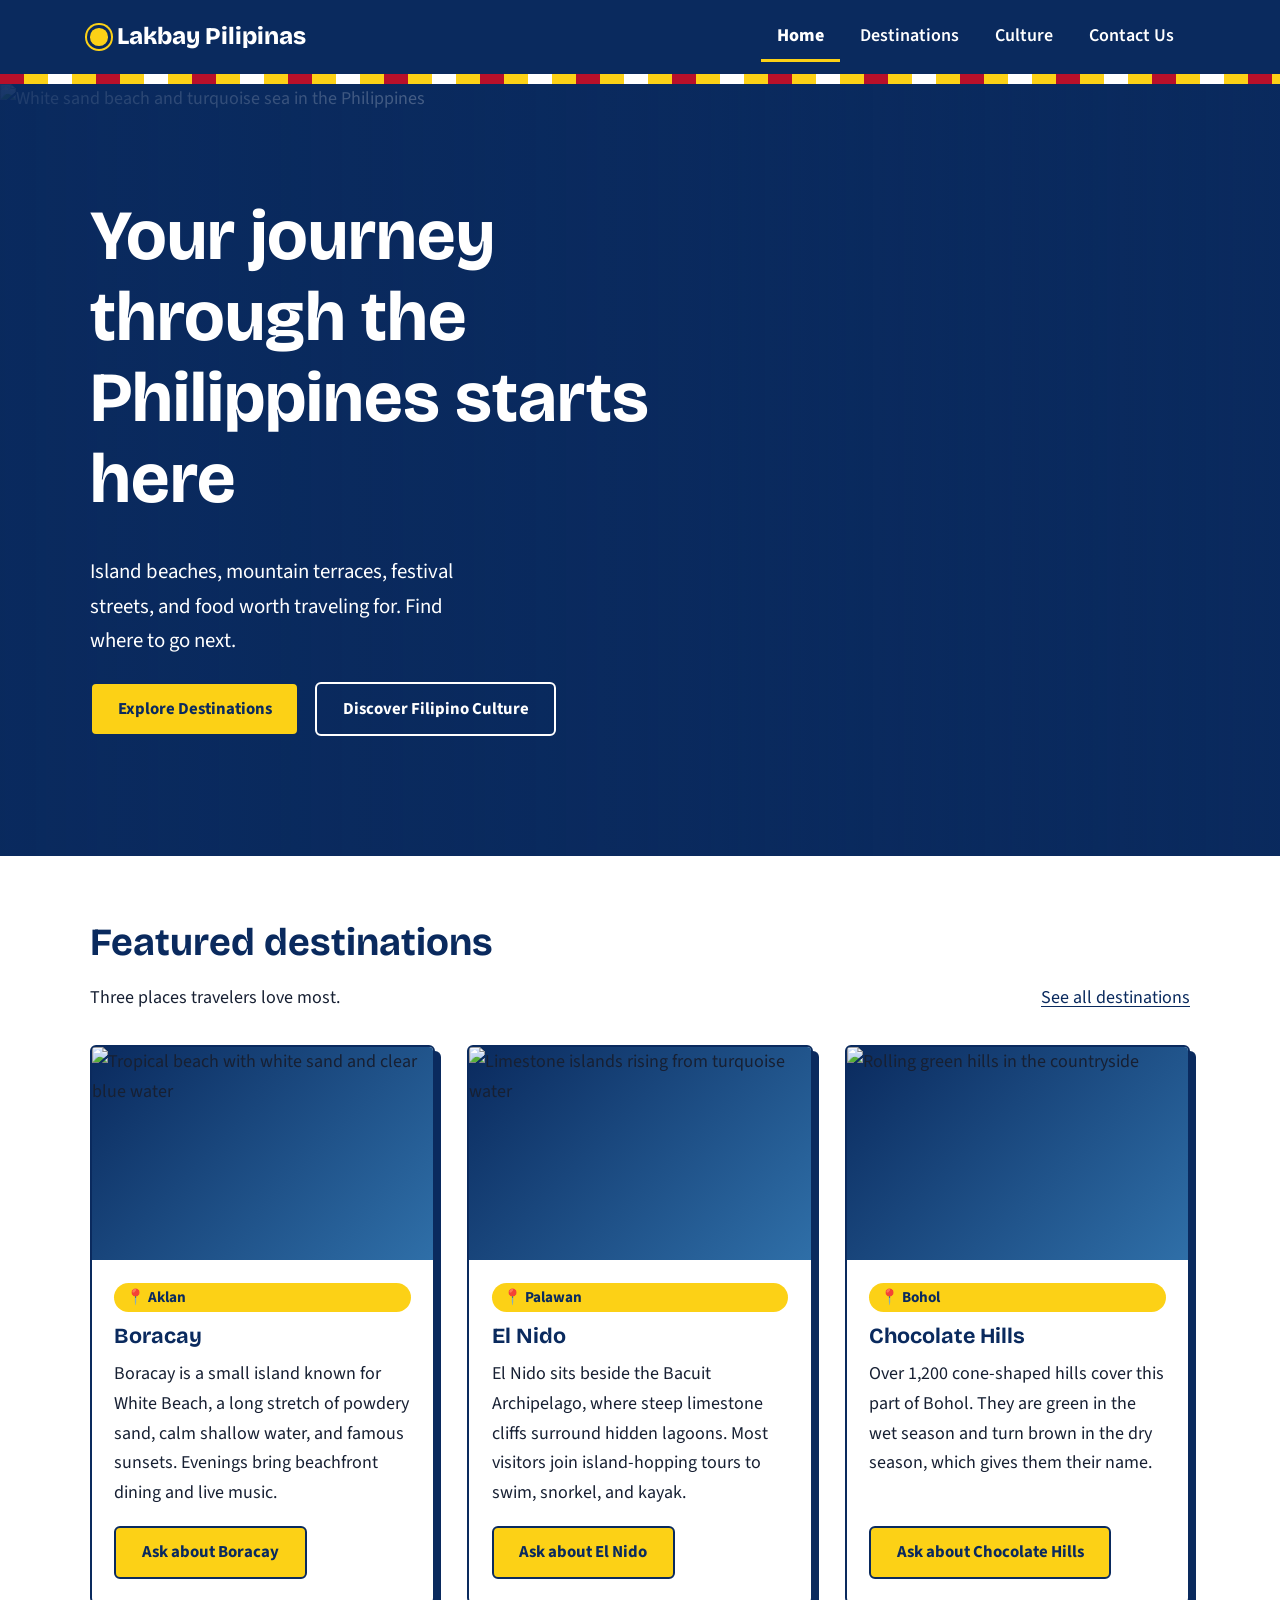
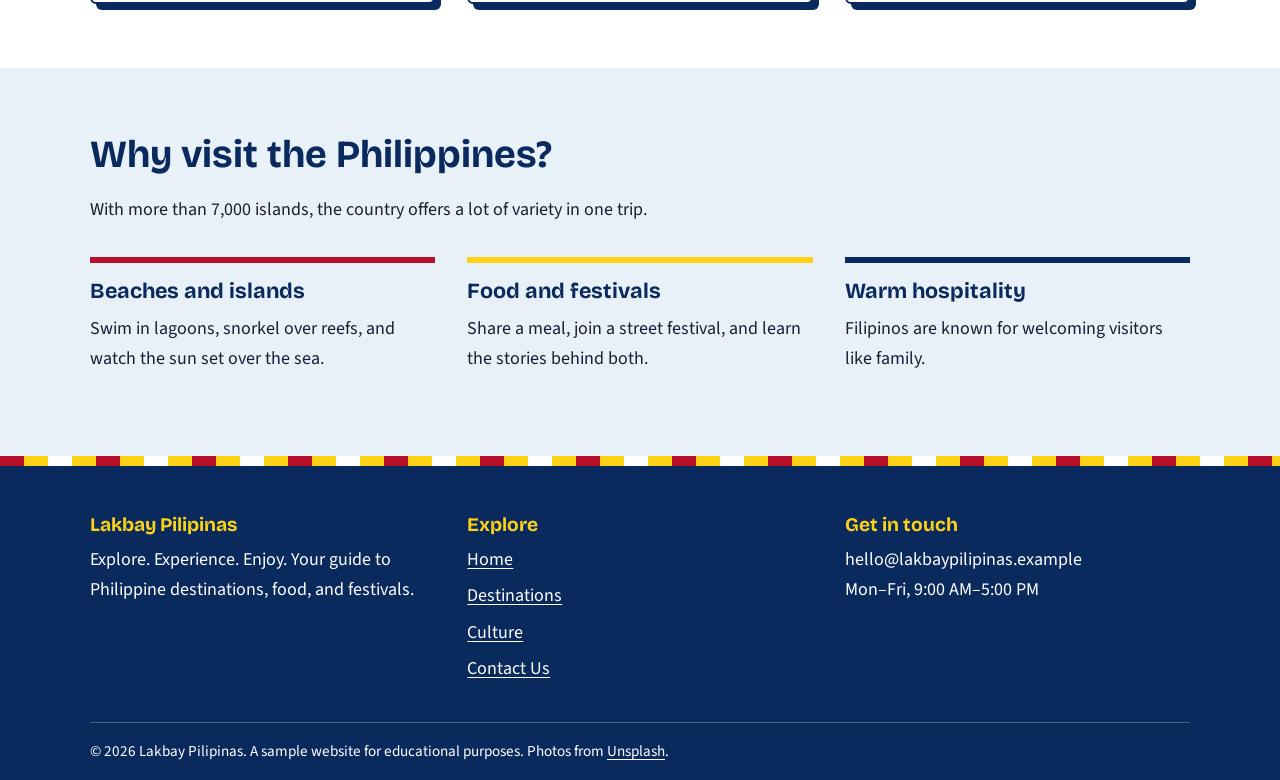
==== index.html @ 9babd476 "Add files via upload" ====
<!DOCTYPE html>
<html lang="en">
<head>
    <meta charset="UTF-8">
    <meta name="viewport" content="width=device-width, initial-scale=1.0">
    <title>Lakbay Pilipinas | Philippines Travel Guide</title>
    <meta name="description" content="Explore Philippine island destinations, Filipino culture, food, and travel highlights with Lakbay Pilipinas.">
    <link rel="canonical" href="https://maverick-boo.github.io/justsamples/">
    <meta property="og:type" content="website">
    <meta property="og:title" content="Lakbay Pilipinas | Philippines Travel Guide">
    <meta property="og:description" content="Explore Philippine island destinations, Filipino culture, food, and travel highlights with Lakbay Pilipinas.">
    <meta property="og:url" content="https://maverick-boo.github.io/justsamples/">
    <link rel="preconnect" href="https://fonts.googleapis.com">
    <link rel="preconnect" href="https://fonts.gstatic.com" crossorigin>
    <link rel="stylesheet" href="https://fonts.googleapis.com/css2?family=Bricolage+Grotesque:wght@600;800&family=Source+Sans+3:wght@400;600;700&display=swap">
    <link rel="stylesheet" href="style.css">
    <script src="script.js" defer></script>
</head>
<body>
    <a class="skip-link" href="#main">Skip to main content</a>

    <header class="site-header">
        <div class="header-inner">
            <a class="brand" href="index.html"><span class="brand-sun" aria-hidden="true"></span>Lakbay Pilipinas</a>
            <nav aria-label="Main navigation">
            <ul>
                <li><a href="index.html" aria-current="page">Home</a></li>
                <li><a href="destinations.html">Destinations</a></li>
                <li><a href="culture.html">Culture</a></li>
                <li><a href="contact.html">Contact Us</a></li>
            </ul>
            </nav>
        </div>
        <div class="banig" aria-hidden="true"></div>
    </header>

    <main id="main">
        <section class="hero">
            <img src="https://images.unsplash.com/photo-1507525428034-b723cf961d3e?auto=format&fit=crop&w=1600&q=80" alt="White sand beach and turquoise sea in the Philippines">
            <div class="wrap hero-text">
                <h1>Your journey through the Philippines starts here</h1>
                <p>Island beaches, mountain terraces, festival streets, and food worth traveling for. Find where to go next.</p>
                <div class="hero-actions">
                    <a class="button" href="destinations.html">Explore Destinations</a>
                    <a class="button button-outline" href="culture.html">Discover Filipino Culture</a>
                </div>
            </div>
        </section>

        <section class="section">
            <div class="wrap">
                <div class="section-head">
                    <div>
                        <h2>Featured destinations</h2>
                        <p>Three places travelers love most.</p>
                    </div>
                    <a href="destinations.html">See all destinations</a>
                </div>
                <div class="card-grid">
            <article class="card reveal">
                <div class="card-media"><img src="https://images.unsplash.com/photo-1507525428034-b723cf961d3e?auto=format&fit=crop&w=900&q=80" alt="Tropical beach with white sand and clear blue water" loading="lazy"></div>
                <div class="card-body">
                    <span class="location"><span aria-hidden="true">&#128205;</span> Aklan</span>
                    <h3>Boracay</h3>
                    <p>Boracay is a small island known for White Beach, a long stretch of powdery sand, calm shallow water, and famous sunsets. Evenings bring beachfront dining and live music.</p>
                    <a class="button" href="contact.html">Ask about Boracay</a>
                </div>
            </article>
            <article class="card reveal">
                <div class="card-media"><img src="https://images.unsplash.com/photo-1510414842594-a61c69b5ae57?auto=format&fit=crop&w=900&q=80" alt="Limestone islands rising from turquoise water" loading="lazy"></div>
                <div class="card-body">
                    <span class="location"><span aria-hidden="true">&#128205;</span> Palawan</span>
                    <h3>El Nido</h3>
                    <p>El Nido sits beside the Bacuit Archipelago, where steep limestone cliffs surround hidden lagoons. Most visitors join island-hopping tours to swim, snorkel, and kayak.</p>
                    <a class="button" href="contact.html">Ask about El Nido</a>
                </div>
            </article>
            <article class="card reveal">
                <div class="card-media"><img src="https://images.unsplash.com/photo-1501785888041-af3ef285b470?auto=format&fit=crop&w=900&q=80" alt="Rolling green hills in the countryside" loading="lazy"></div>
                <div class="card-body">
                    <span class="location"><span aria-hidden="true">&#128205;</span> Bohol</span>
                    <h3>Chocolate Hills</h3>
                    <p>Over 1,200 cone-shaped hills cover this part of Bohol. They are green in the wet season and turn brown in the dry season, which gives them their name.</p>
                    <a class="button" href="contact.html">Ask about Chocolate Hills</a>
                </div>
            </article>
                </div>
            </div>
        </section>

        <section class="section section-alt">
            <div class="wrap">
                <h2>Why visit the Philippines?</h2>
                <p>With more than 7,000 islands, the country offers a lot of variety in one trip.</p>
                <div class="highlights">
                    <div class="highlight reveal"><h3>Beaches and islands</h3><p>Swim in lagoons, snorkel over reefs, and watch the sun set over the sea.</p></div>
                    <div class="highlight reveal"><h3>Food and festivals</h3><p>Share a meal, join a street festival, and learn the stories behind both.</p></div>
                    <div class="highlight reveal"><h3>Warm hospitality</h3><p>Filipinos are known for welcoming visitors like family.</p></div>
                </div>
            </div>
        </section>
    </main>

    <footer class="site-footer">
        <div class="banig" aria-hidden="true"></div>
        <div class="wrap">
            <div class="footer-inner">
                <div>
                    <h2>Lakbay Pilipinas</h2>
                    <p>Explore. Experience. Enjoy. Your guide to Philippine destinations, food, and festivals.</p>
                </div>
                <div>
                    <h2>Explore</h2>
                    <ul>
                <li><a href="index.html">Home</a></li>
                <li><a href="destinations.html">Destinations</a></li>
                <li><a href="culture.html">Culture</a></li>
                <li><a href="contact.html">Contact Us</a></li>
                    </ul>
                </div>
                <div>
                    <h2>Get in touch</h2>
                    <p>hello@lakbaypilipinas.example<br>Mon&ndash;Fri, 9:00 AM&ndash;5:00 PM</p>
                </div>
            </div>
            <div class="copyright">
                <p>&copy; 2026 Lakbay Pilipinas. A sample website for educational purposes. Photos from <a href="https://unsplash.com">Unsplash</a>.</p>
            </div>
        </div>
    </footer>
</body>
</html>
---- style.css ----
/* =====================================================
   LAKBAY PILIPINAS - "BANIG" DESIGN
   Concept: woven banig mat stripes + flag-inspired palette.
   Sections: 1 Tokens | 2 Base | 3 Header/Nav | 4 Buttons
             5 Home | 6 Cards | 7 Culture | 8 Form | 9 Footer | 10 Responsive
   ===================================================== */

/* 1. TOKENS (CSS variables) - change a colour once, it updates the whole site.
   HCI: CONSISTENCY. Every page reads from the same palette. */
:root {
    --navy: #0a2a5e;      /* main brand colour, text-on-white contrast ~14:1 */
    --ink: #172033;       /* body text */
    --sea: #e7f1f7;       /* soft section background */
    --sun: #fcd116;       /* accent (flag yellow); always paired with navy text */
    --red: #b8102a;       /* banig stripe + small accents */
    --white: #ffffff;
    --radius: 6px;
    --font-head: "Bricolage Grotesque", "Trebuchet MS", system-ui, sans-serif;
    --font-body: "Source Sans 3", "Segoe UI", Arial, sans-serif;
}

/* 2. BASE */
*, *::before, *::after { box-sizing: border-box; }   /* padding never makes boxes wider than 100% */
html { scroll-behavior: smooth; }
body {
    margin: 0;
    font-family: var(--font-body);
    font-size: 1.125rem;          /* 18px: readable default (HCI: readability) */
    line-height: 1.65;
    color: var(--ink);
    background: var(--white);
}
h1, h2, h3 { font-family: var(--font-head); color: var(--navy); line-height: 1.15; margin: 0 0 .5em; }
h2 { font-size: clamp(1.7rem, 3vw, 2.4rem); }   /* clamp = fluid size, no media query needed */
h3 { font-size: 1.35rem; }
p { margin: 0 0 1em; max-width: 65ch; }          /* ~65 characters per line is easiest to read */
img { max-width: 100%; display: block; }
a { color: var(--navy); text-decoration: underline; text-underline-offset: 3px; }
a:hover { color: var(--red); text-decoration-thickness: 2px; }

/* Visible keyboard focus. HCI: ACCESSIBILITY (keyboard users must see where they are) */
a:focus-visible, button:focus-visible, input:focus-visible,
select:focus-visible, textarea:focus-visible {
    outline: 3px solid var(--sun);
    outline-offset: 3px;
    box-shadow: 0 0 0 6px var(--navy);
}

/* Skip link: hidden until a keyboard user tabs to it */
.skip-link { position: absolute; left: 1rem; top: -4rem; background: var(--sun); color: var(--navy);
    padding: .6rem 1rem; font-weight: 700; z-index: 100; }
.skip-link:focus { top: 1rem; }

.wrap { width: min(1100px, 100% - 2.5rem); margin-inline: auto; }
.section { padding: 4rem 0; }
.section-alt { background: var(--sea); }

/* 3. HEADER + NAV (sticky so navigation is always reachable) */
.site-header { position: sticky; top: 0; z-index: 50; background: var(--navy); }
.header-inner { display: flex; flex-wrap: wrap; align-items: center; justify-content: space-between;
    gap: .5rem 1.5rem; padding: .75rem 0; width: min(1100px, 100% - 2.5rem); margin-inline: auto; }
.brand { display: flex; align-items: center; gap: .6rem; font-family: var(--font-head);
    font-size: 1.5rem; font-weight: 800; color: var(--white); text-decoration: none; }
.brand:hover { color: var(--sun); }
.brand-sun { width: 1.1rem; height: 1.1rem; border-radius: 50%; background: var(--sun);
    box-shadow: 0 0 0 3px var(--navy), 0 0 0 5px var(--sun); }   /* simple sun logo mark, pure CSS */
.site-header ul { display: flex; flex-wrap: wrap; gap: .25rem; list-style: none; margin: 0; padding: 0; }
.site-header nav a { display: block; padding: .55rem 1rem; color: var(--white); text-decoration: none;
    font-weight: 600; border-bottom: 3px solid transparent; }
.site-header nav a:hover { background: rgba(255,255,255,.14); border-bottom-color: var(--sun); color: var(--white); }
/* HCI: don't rely on colour alone. The current page gets a thick underline AND bold text. */
.site-header nav a[aria-current="page"] { border-bottom-color: var(--sun); font-weight: 800; }

/* THE MEMORABLE ELEMENT: banig woven stripe band */
.banig { height: 10px; background: repeating-linear-gradient(90deg,
    var(--red) 0 24px, var(--sun) 24px 48px, var(--white) 48px 72px, var(--sun) 72px 96px); }

/* 4. BUTTONS - one style for every button/link-button on the site */
.button, button {
    display: inline-block; font: 700 1.05rem var(--font-body); cursor: pointer;
    padding: .8rem 1.6rem; border: 2px solid var(--navy); border-radius: var(--radius);
    background: var(--sun); color: var(--navy); text-decoration: none;
    transition: background .2s, color .2s, transform .2s;
}
.button:hover, button:hover { background: var(--navy); color: var(--white); transform: translateY(-2px); }
.button:active, button:active { transform: translateY(0); }
.button-outline { background: transparent; }

/* 5. HOME HERO */
.hero { position: relative; color: var(--white); background: var(--navy); overflow: hidden; }
.hero > img { position: absolute; inset: 0; width: 100%; height: 100%; object-fit: cover; }
.hero::after { content: ""; position: absolute; inset: 0;      /* dark gradient keeps white text readable on a photo */
    background: linear-gradient(90deg, rgba(10,42,94,.92) 0%, rgba(10,42,94,.65) 55%, rgba(10,42,94,.15) 100%); }
.hero-text { position: relative; z-index: 1; padding: 7rem 0 7.5rem; }
.hero h1 { color: var(--white); font-size: clamp(2.4rem, 6vw, 4.4rem); max-width: 14ch; }
.hero p { font-size: 1.3rem; max-width: 40ch; }
.hero-actions { display: flex; flex-wrap: wrap; gap: 1rem; margin-top: 1.5rem; }
.hero .button-outline { color: var(--white); border-color: var(--white); }
.hero .button-outline:hover { background: var(--white); color: var(--navy); }

/* Page title strip for inner pages */
.page-title { background: var(--sea); padding: 3rem 0 2.5rem; border-bottom: 1px solid #c9dbe6; }
.page-title p { font-size: 1.2rem; margin: 0; }

/* 6. CARDS - CSS Grid: auto-fit makes columns collapse by themselves on small screens */
.card-grid { display: grid; grid-template-columns: repeat(auto-fit, minmax(290px, 1fr)); gap: 2rem; }
.card { display: flex; flex-direction: column; background: var(--white); border: 2px solid var(--navy);
    border-radius: var(--radius); overflow: hidden; box-shadow: 6px 6px 0 var(--navy); }
.card-media { background: linear-gradient(135deg, var(--navy), #2f6fa8); }   /* shows if a photo ever fails to load */
.card img { width: 100%; aspect-ratio: 16 / 10; object-fit: cover; }
.card-body { display: flex; flex-direction: column; flex: 1; padding: 1.4rem; }
.card-body .button { margin-top: auto; align-self: flex-start; }               /* buttons line up at the bottom */
.location { display: inline-block; background: var(--sun); color: var(--navy); font-weight: 700;
    font-size: .95rem; padding: .15rem .7rem; border-radius: 99px; margin-bottom: .7rem; }
.facts { margin: 0 0 1.2rem; padding-left: 1.2rem; }

/* Home highlights */
.highlights { display: grid; grid-template-columns: repeat(auto-fit, minmax(240px, 1fr)); gap: 2rem; margin-top: 2rem; }
.highlight { border-top: 6px solid var(--red); padding-top: 1rem; }
.highlight:nth-child(2) { border-top-color: var(--sun); }
.highlight:nth-child(3) { border-top-color: var(--navy); }
.section-head { display: flex; flex-wrap: wrap; justify-content: space-between; align-items: end; gap: 1rem; margin-bottom: 2rem; }
.section-head p { margin: 0; }

/* 7. CULTURE - alternating rows: text beside a visual panel */
.culture-row { display: grid; grid-template-columns: 1fr 2fr; gap: 2.5rem; align-items: center; padding: 3rem 0; border-bottom: 1px solid #c9dbe6; }
.culture-row:nth-child(even) { grid-template-columns: 2fr 1fr; }
.culture-row:nth-child(even) .culture-visual { order: 2; }
.culture-visual { display: grid; place-items: center; aspect-ratio: 4 / 3; font-size: 5rem; border-radius: var(--radius);
    background: var(--sea); border: 2px solid var(--navy); }
.culture-row:nth-child(2) .culture-visual { background: var(--sun); }
.culture-row:nth-child(3) .culture-visual { background: var(--navy); }
.dish-list { display: flex; flex-wrap: wrap; gap: .5rem; list-style: none; padding: 0; margin: 0 0 1rem; }
.dish-list li { border: 2px solid var(--navy); border-radius: 99px; padding: .1rem .85rem; font-weight: 600; }

/* 8. CONTACT FORM */
.contact-layout { display: grid; grid-template-columns: 1fr 1.4fr; gap: 3rem; align-items: start; }
.contact-details { background: var(--navy); color: var(--white); padding: 2rem; border-radius: var(--radius); }
.contact-details h2, .contact-details h3 { color: var(--sun); }
.contact-details a { color: var(--white); }
form { background: var(--white); border: 2px solid var(--navy); border-radius: var(--radius); padding: 2rem; box-shadow: 6px 6px 0 var(--navy); }
label { display: block; margin: 1.2rem 0 .35rem; font-weight: 700; color: var(--navy); }
form label:first-of-type { margin-top: 0; }
.hint { font-weight: 400; color: #45506a; }   /* "(required)" is TEXT, not just a colour */
input, select, textarea { width: 100%; padding: .75rem; font: inherit; color: var(--ink);
    background: var(--white); border: 2px solid #5b6b85; border-radius: var(--radius); }
input:hover, select:hover, textarea:hover { border-color: var(--navy); }
input:focus, select:focus, textarea:focus { border-color: var(--navy); }
textarea { resize: vertical; min-height: 8rem; }
form button { margin-top: 1.6rem; width: 100%; }

/* 9. FOOTER - identical on every page */
.site-footer { background: var(--navy); color: var(--white); }
.footer-inner { display: grid; grid-template-columns: repeat(auto-fit, minmax(220px, 1fr)); gap: 2rem; padding: 3rem 0 2rem; }
.site-footer h2 { font-size: 1.2rem; color: var(--sun); }
.site-footer a { color: var(--white); }
.site-footer a:hover { color: var(--sun); }
.site-footer ul { list-style: none; margin: 0; padding: 0; }
.site-footer li { margin-bottom: .4rem; }
.copyright { border-top: 1px solid rgba(255,255,255,.25); padding: 1rem 0; font-size: .95rem; }
.copyright p { margin: 0; max-width: none; }

/* 10. RESPONSIVE - media queries adjust the layout as screens shrink */
@media (max-width: 800px) {
    .contact-layout, .culture-row, .culture-row:nth-child(even) { grid-template-columns: 1fr; }
    .culture-row:nth-child(even) .culture-visual { order: 0; }
    .culture-visual { aspect-ratio: 16 / 7; font-size: 4rem; }
    .hero-text { padding: 4.5rem 0 5rem; }
    .section { padding: 3rem 0; }
}
@media (max-width: 560px) {
    body { font-size: 1.05rem; }
    .header-inner { justify-content: center; }
    .site-header nav a { padding: .5rem .7rem; }
    .card-grid { grid-template-columns: 1fr; }
    .card, form { box-shadow: 4px 4px 0 var(--navy); }
    form, .contact-details { padding: 1.4rem; }
    .hero-actions .button { width: 100%; text-align: center; }
}
/* Respect users who turn off animations in their OS settings */
@media (prefers-reduced-motion: reduce) {
    * { transition: none !important; scroll-behavior: auto !important; }
}

/* =====================================================
   11. JAVASCRIPT-ASSISTED ANIMATION
   Rule: all hiding is under ".js", a class that script.js adds.
   If JavaScript fails or is off, everything stays visible.
   ===================================================== */

/* Scroll reveal: starts faded and lower, script adds .is-visible */
.js .reveal { opacity: 0; transform: translateY(28px);
    transition: opacity .6s ease, transform .6s ease; }
.js .reveal.is-visible { opacity: 1; transform: none; }

/* Hero entrance: the one orchestrated moment on page load */
@keyframes rise { from { opacity: 0; transform: translateY(24px); } to { opacity: 1; transform: none; } }
@keyframes drift { from { transform: scale(1.08); } to { transform: scale(1); } }
.hero > img { animation: drift 12s ease-out both; }
.hero-text > * { animation: rise .8s ease both; }
.hero-text > :nth-child(2) { animation-delay: .15s; }
.hero-text > :nth-child(3) { animation-delay: .3s; }

/* Header gets a shadow once the page scrolls */
.site-header { transition: box-shadow .3s; }
.site-header.is-scrolled { box-shadow: 0 6px 18px rgba(0,0,0,.3); }

/* Form confirmation message (shown by script.js).
   HCI: feedback. Uses a check icon + text, not color alone. */
.form-status { margin: 1.2rem 0 0; padding: 1rem; border-left: 6px solid var(--navy);
    background: var(--sea); font-weight: 600; color: var(--navy); }
.form-status[hidden] { display: none; }

@media (prefers-reduced-motion: reduce) {
    .js .reveal { opacity: 1; transform: none; }
    .hero > img, .hero-text > * { animation: none; }
}
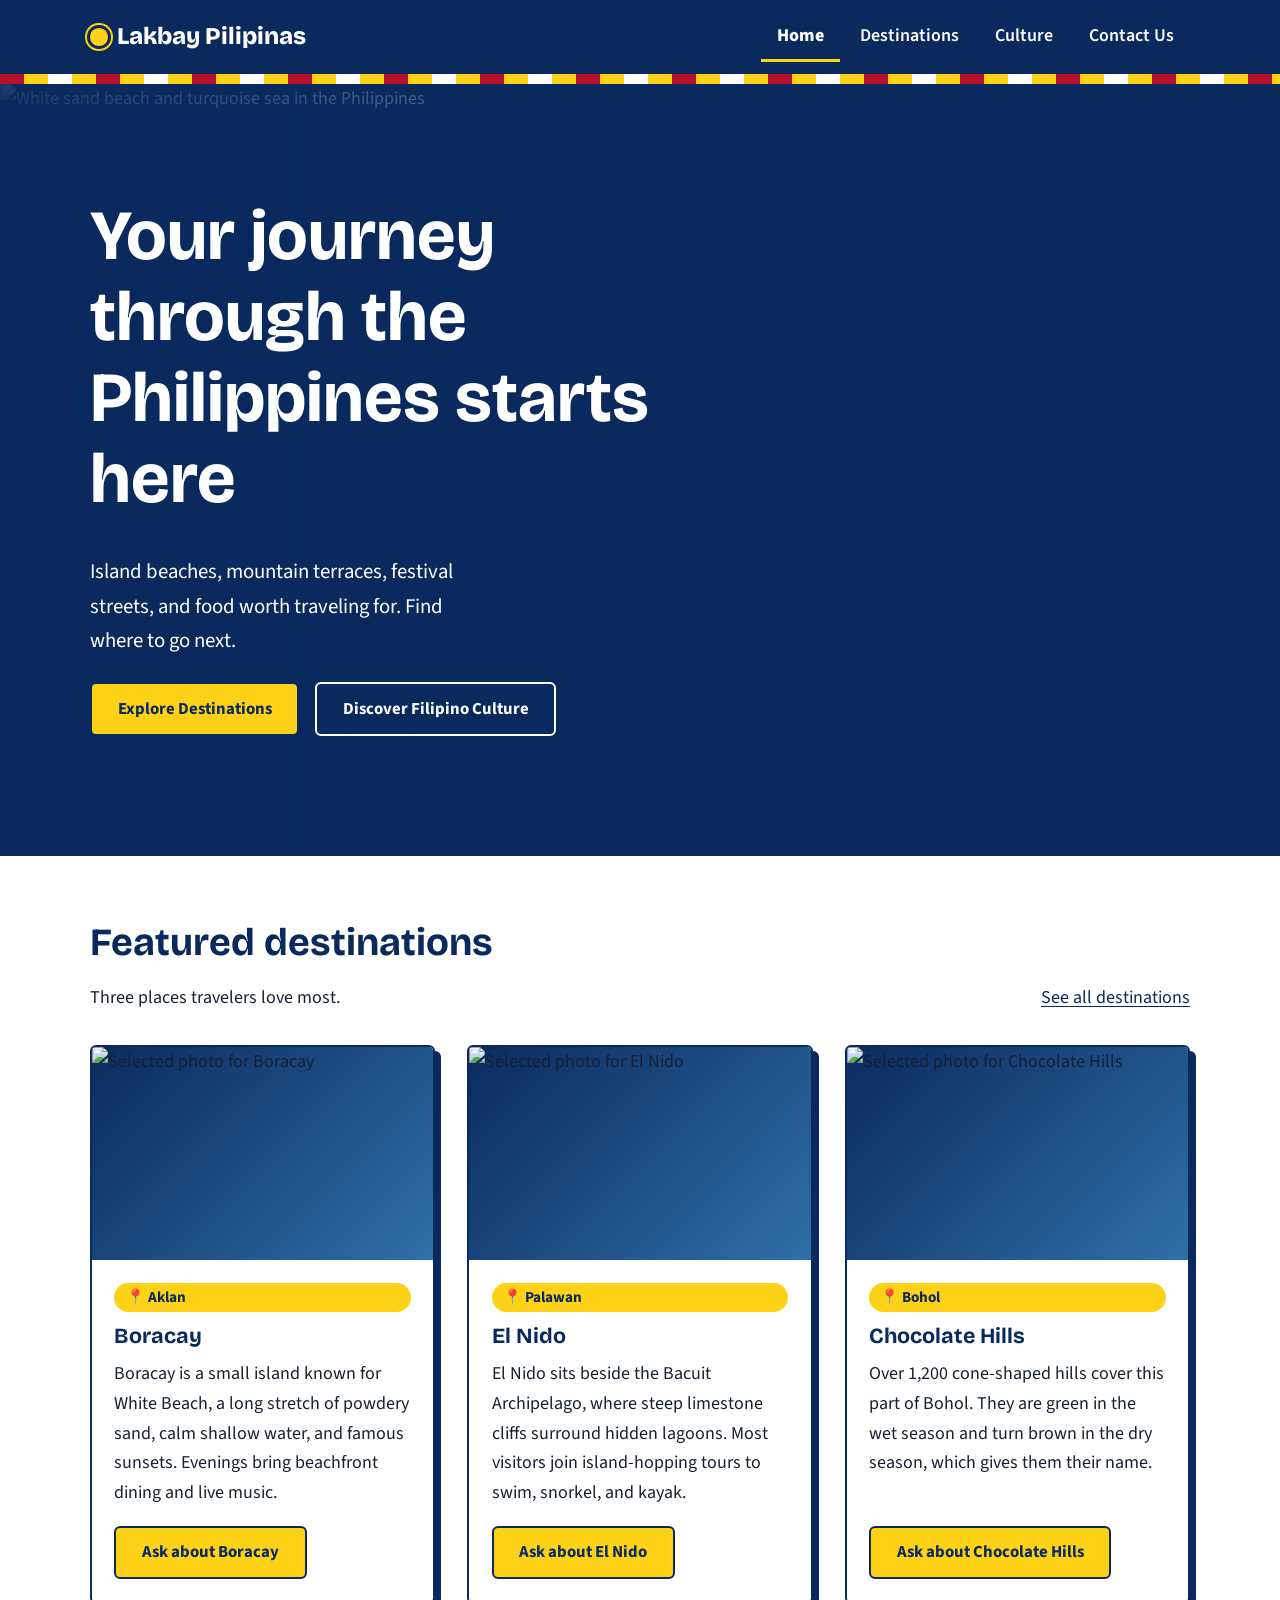
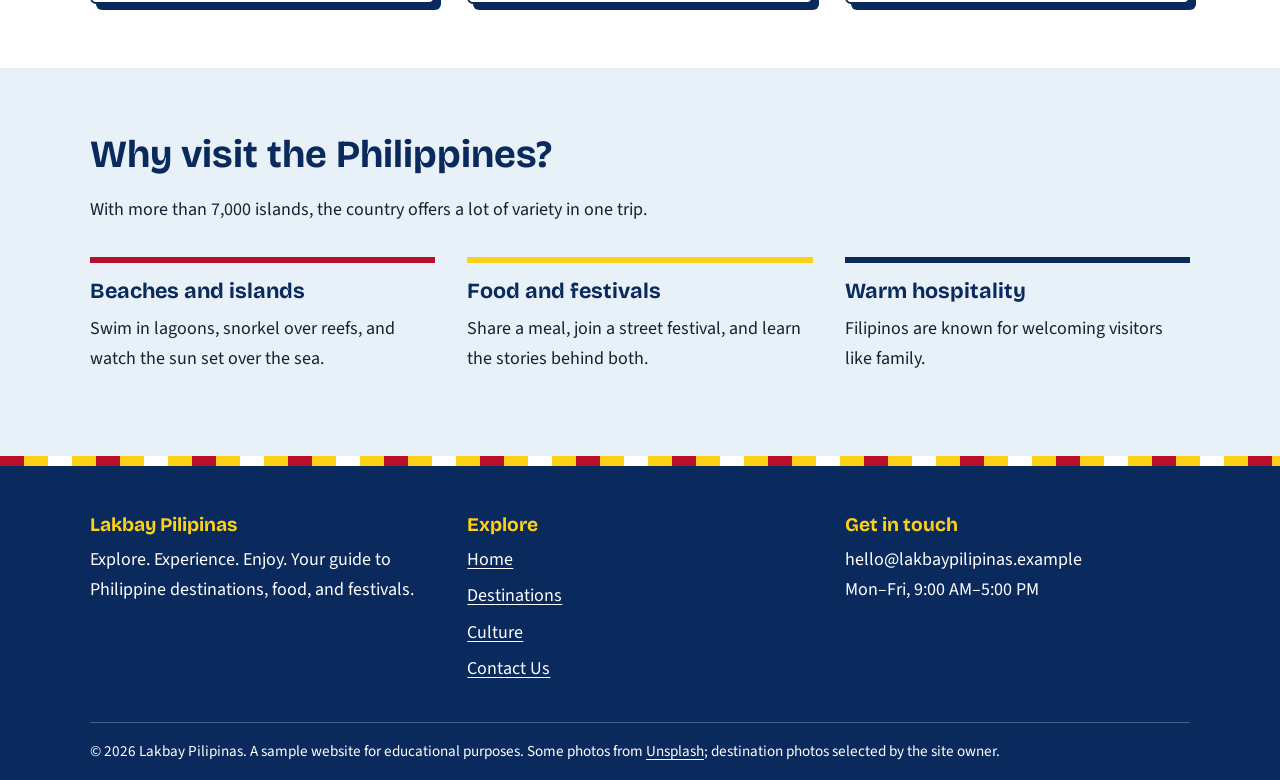
==== commit ddd6eada: "Add files via upload" ====
--- a/index.html
+++ b/index.html
@@ -58,7 +58,7 @@
                 </div>
                 <div class="card-grid">
             <article class="card reveal">
-                <div class="card-media"><img src="https://images.unsplash.com/photo-1507525428034-b723cf961d3e?auto=format&fit=crop&w=900&q=80" alt="Tropical beach with white sand and clear blue water" loading="lazy"></div>
+                <div class="card-media"><img src="https://res.cloudinary.com/dtz0urit6/image/upload/q_auto:best,f_jpg/cloudinary-tools-uploads/t8gumwgknvlybxygew5k" alt="Selected photo for Boracay" loading="lazy"></div>
                 <div class="card-body">
                     <span class="location"><span aria-hidden="true">&#128205;</span> Aklan</span>
                     <h3>Boracay</h3>
@@ -67,7 +67,7 @@
                 </div>
             </article>
             <article class="card reveal">
-                <div class="card-media"><img src="https://images.unsplash.com/photo-1510414842594-a61c69b5ae57?auto=format&fit=crop&w=900&q=80" alt="Limestone islands rising from turquoise water" loading="lazy"></div>
+                <div class="card-media"><img src="https://res.cloudinary.com/dtz0urit6/image/upload/q_auto:best,f_jpg/cloudinary-tools-uploads/uhj3su1dooofeiksxxbr" alt="Selected photo for El Nido" loading="lazy"></div>
                 <div class="card-body">
                     <span class="location"><span aria-hidden="true">&#128205;</span> Palawan</span>
                     <h3>El Nido</h3>
@@ -76,7 +76,7 @@
                 </div>
             </article>
             <article class="card reveal">
-                <div class="card-media"><img src="https://images.unsplash.com/photo-1501785888041-af3ef285b470?auto=format&fit=crop&w=900&q=80" alt="Rolling green hills in the countryside" loading="lazy"></div>
+                <div class="card-media"><img src="https://res.cloudinary.com/dtz0urit6/image/upload/q_auto:best,f_jpg/cloudinary-tools-uploads/r7kmjalecin5eguuavtw" alt="Selected photo for Chocolate Hills" loading="lazy"></div>
                 <div class="card-body">
                     <span class="location"><span aria-hidden="true">&#128205;</span> Bohol</span>
                     <h3>Chocolate Hills</h3>
@@ -124,7 +124,7 @@
                 </div>
             </div>
             <div class="copyright">
-                <p>&copy; 2026 Lakbay Pilipinas. A sample website for educational purposes. Photos from <a href="https://unsplash.com">Unsplash</a>.</p>
+                <p>&copy; 2026 Lakbay Pilipinas. A sample website for educational purposes. Some photos from <a href="https://unsplash.com">Unsplash</a>; destination photos selected by the site owner.</p>
             </div>
         </div>
     </footer>
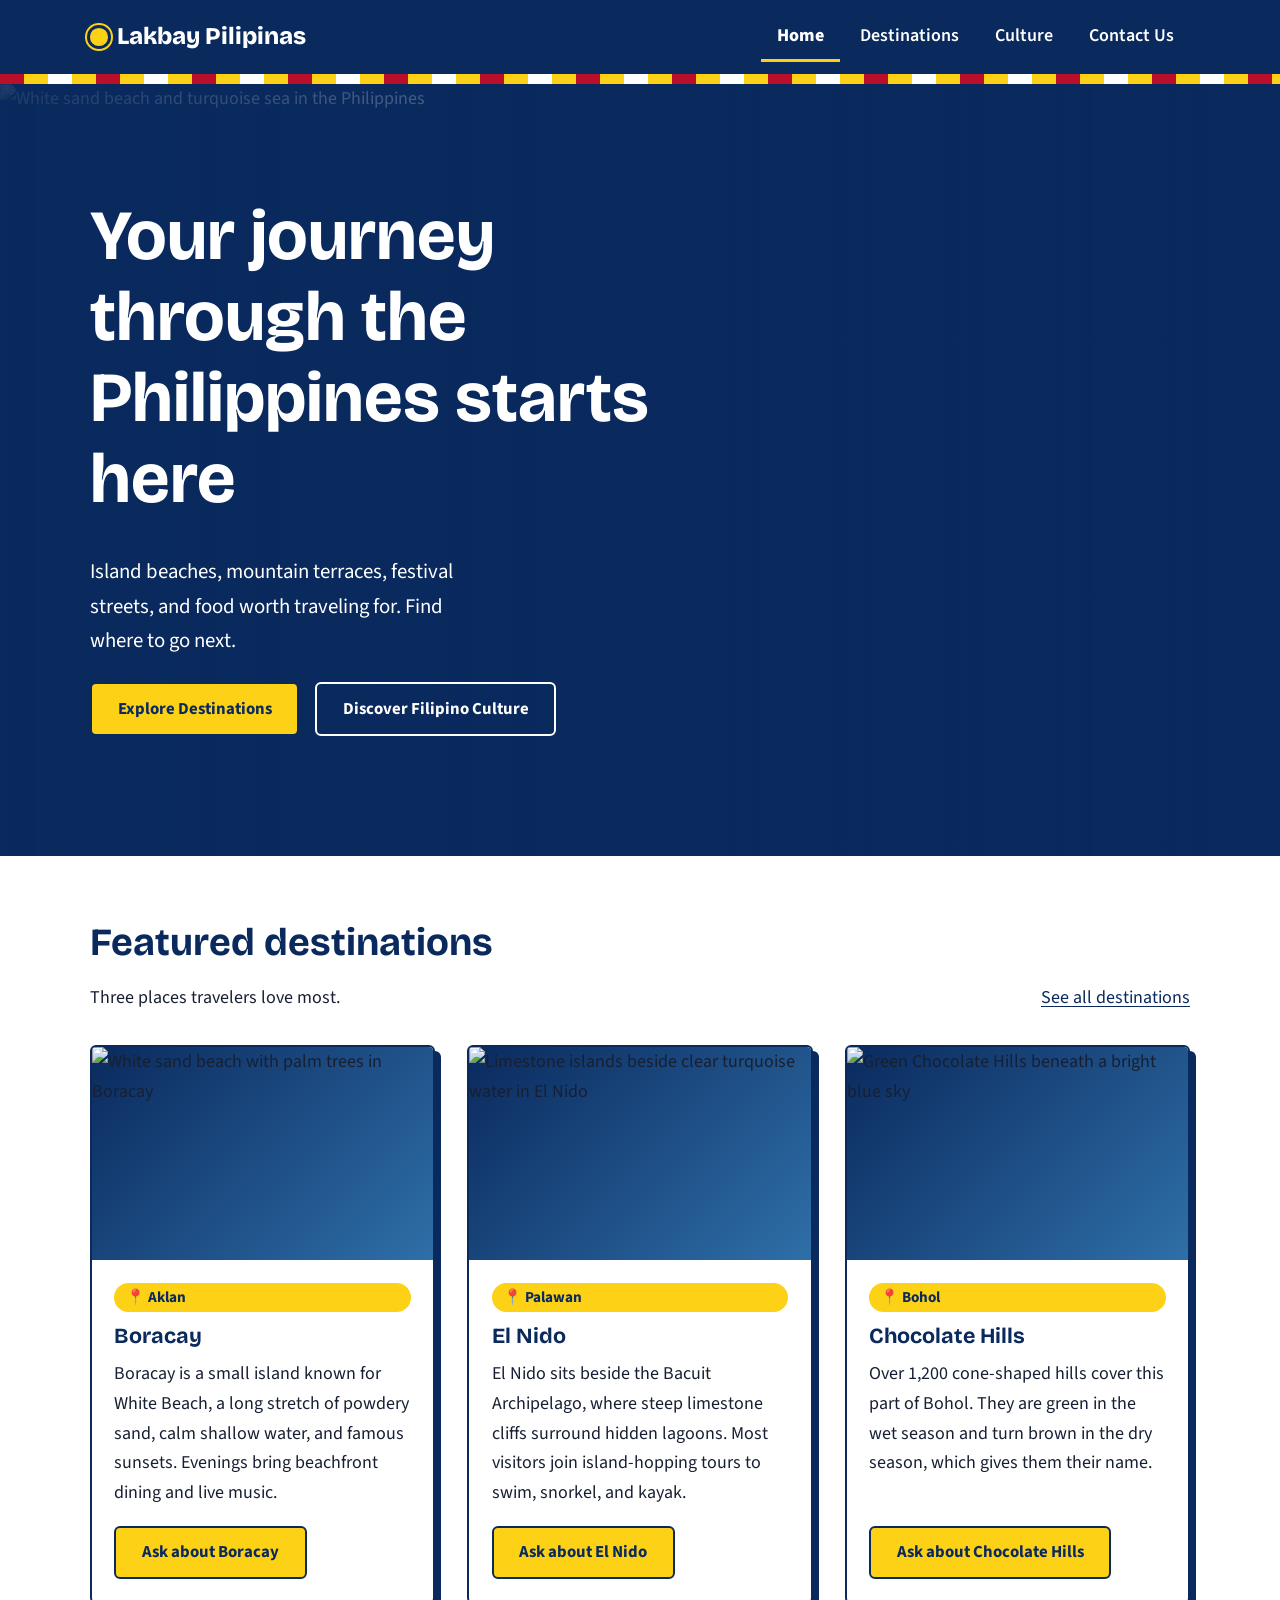
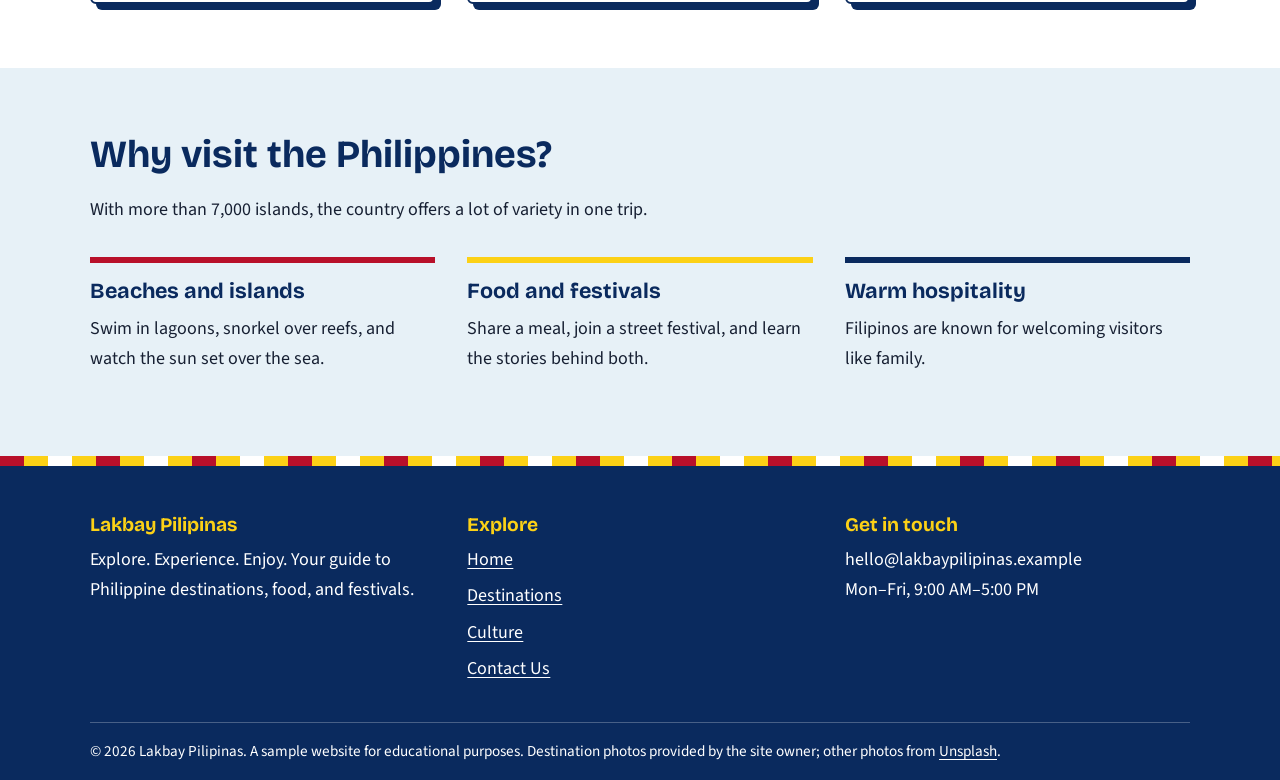
==== commit c2604332: "Add files via upload" ====
--- a/index.html
+++ b/index.html
@@ -58,7 +58,7 @@
                 </div>
                 <div class="card-grid">
             <article class="card reveal">
-                <div class="card-media"><img src="https://res.cloudinary.com/dtz0urit6/image/upload/q_auto:best,f_jpg/cloudinary-tools-uploads/t8gumwgknvlybxygew5k" alt="Selected photo for Boracay" loading="lazy"></div>
+                <div class="card-media"><img src="images/boracay.jpg" alt="White sand beach with palm trees in Boracay" loading="lazy"></div>
                 <div class="card-body">
                     <span class="location"><span aria-hidden="true">&#128205;</span> Aklan</span>
                     <h3>Boracay</h3>
@@ -67,7 +67,7 @@
                 </div>
             </article>
             <article class="card reveal">
-                <div class="card-media"><img src="https://res.cloudinary.com/dtz0urit6/image/upload/q_auto:best,f_jpg/cloudinary-tools-uploads/uhj3su1dooofeiksxxbr" alt="Selected photo for El Nido" loading="lazy"></div>
+                <div class="card-media"><img src="images/el-nido.jpg" alt="Limestone islands beside clear turquoise water in El Nido" loading="lazy"></div>
                 <div class="card-body">
                     <span class="location"><span aria-hidden="true">&#128205;</span> Palawan</span>
                     <h3>El Nido</h3>
@@ -76,7 +76,7 @@
                 </div>
             </article>
             <article class="card reveal">
-                <div class="card-media"><img src="https://res.cloudinary.com/dtz0urit6/image/upload/q_auto:best,f_jpg/cloudinary-tools-uploads/r7kmjalecin5eguuavtw" alt="Selected photo for Chocolate Hills" loading="lazy"></div>
+                <div class="card-media"><img src="images/chocolate-hills.png" alt="Green Chocolate Hills beneath a bright blue sky" loading="lazy"></div>
                 <div class="card-body">
                     <span class="location"><span aria-hidden="true">&#128205;</span> Bohol</span>
                     <h3>Chocolate Hills</h3>
@@ -124,7 +124,7 @@
                 </div>
             </div>
             <div class="copyright">
-                <p>&copy; 2026 Lakbay Pilipinas. A sample website for educational purposes. Some photos from <a href="https://unsplash.com">Unsplash</a>; destination photos selected by the site owner.</p>
+                <p>&copy; 2026 Lakbay Pilipinas. A sample website for educational purposes. Destination photos provided by the site owner; other photos from <a href="https://unsplash.com">Unsplash</a>.</p>
             </div>
         </div>
     </footer>
